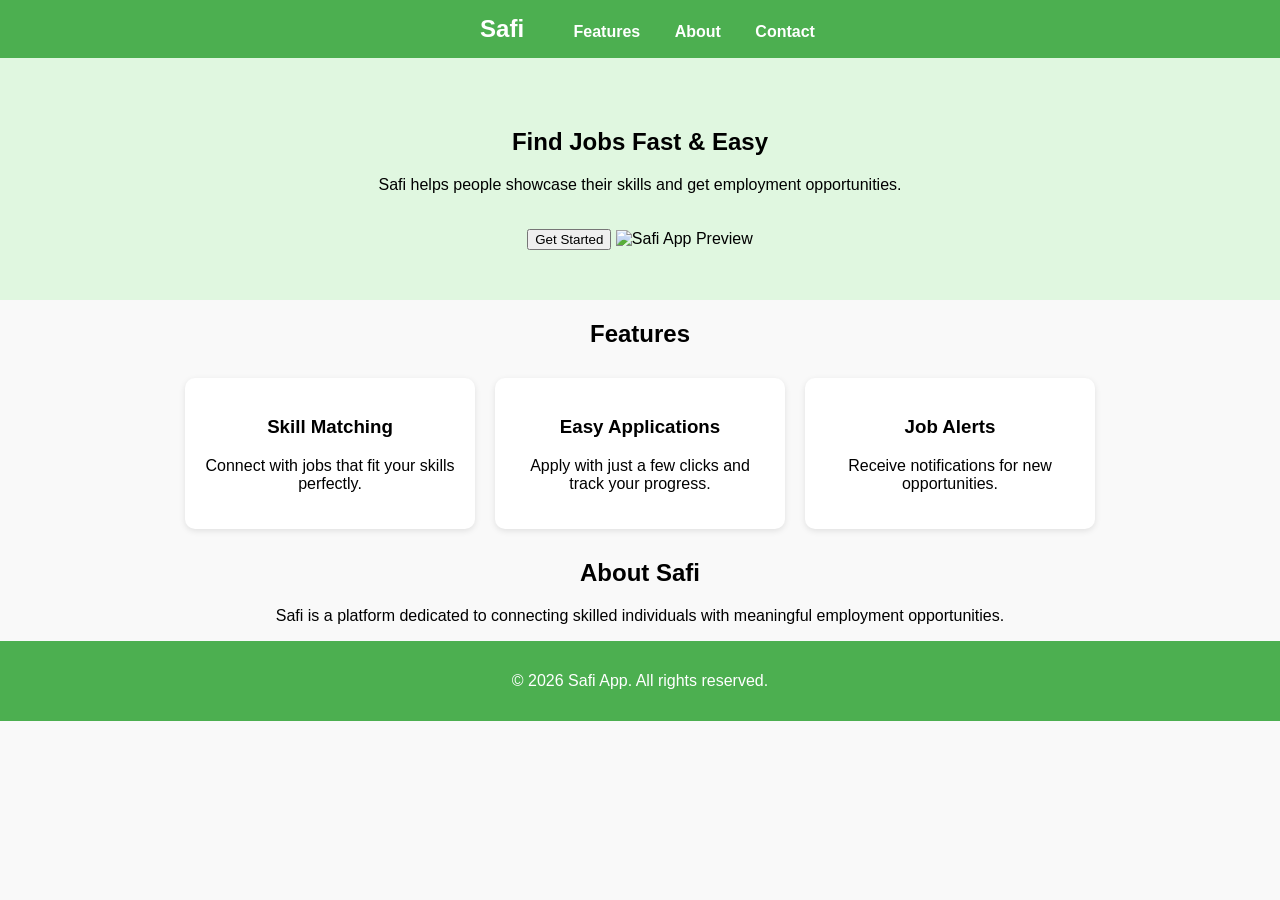
==== index.html @ 8717dc36 "Add files via upload" ====
<!DOCTYPE html>
<html lang="en">
<head>
    <meta charset="UTF-8">
    <meta name="viewport" content="width=device-width, initial-scale=1.0">
    <title>Safi App</title>
    <link rel="stylesheet" href="style.css">
</head>
<body>

    <!-- Header / Navigation -->
    <header>
        <nav>
            <h1>Safi</h1>
            <ul>
                <li><a href="#features">Features</a></li>
                <li><a href="#about">About</a></li>
                <li><a href="#contact">Contact</a></li>
            </ul>
        </nav>
    </header>

    <!-- Hero Section -->
    <section class="hero">
        <h2>Find Jobs Fast & Easy</h2>
        <p>Safi helps people showcase their skills and get employment opportunities.</p>
        <button onclick="showMessage()">Get Started</button>
        <img src="https://via.placeholder.com/400x200" alt="Safi App Preview">
    </section>

    <!-- Features Section -->
    <section id="features">
        <h2>Features</h2>
        <div class="features-container">
            <div class="feature">
                <h3>Skill Matching</h3>
                <p>Connect with jobs that fit your skills perfectly.</p>
            </div>
            <div class="feature">
                <h3>Easy Applications</h3>
                <p>Apply with just a few clicks and track your progress.</p>
            </div>
            <div class="feature">
                <h3>Job Alerts</h3>
                <p>Receive notifications for new opportunities.</p>
            </div>
        </div>
    </section>

    <!-- About Section -->
    <section id="about">
        <h2>About Safi</h2>
        <p>Safi is a platform dedicated to connecting skilled individuals with meaningful employment opportunities.</p>
    </section>

    <!-- Footer -->
    <footer>
        <p>&copy; 2026 Safi App. All rights reserved.</p>
    </footer>

    <script src="script.js"></script>
</body>
</html>
---- style.css ----
/* General styles */
body {
    font-family: Arial, sans-serif;
    margin: 0;
    padding: 0;
    background-color: #f9f9f9;
    text-align: center;
}

/* Header */
header {
    background-color: #4CAF50;
    padding: 15px 0;
    color: white;
}

nav h1 {
    display: inline-block;
    margin: 0 30px;
}

nav ul {
    display: inline-block;
    list-style: none;
    margin: 0;
    padding: 0;
}

nav ul li {
    display: inline;
    margin: 0 15px;
}

nav ul li a {
    color: white;
    text-decoration: none;
    font-weight: bold;
}

/* Hero section */
.hero {
    padding: 50px 20px;
    background-color: #e0f7e0;
}

.hero img {
    margin-top: 20px;
    width: 400px;
    max-width: 90%;
}

/* Features section */
.features-container {
    display: flex;
    justify-content: center;
    gap: 20px;
    flex-wrap: wrap;
    margin: 30px 0;
}

.feature {
    background-color: white;
    padding: 20px;
    width: 250px;
    box-shadow: 0 2px 6px rgba(0,0,0,0.1);
    border-radius: 10px;
}

/* Footer */
footer {
    background-color: #4CAF50;
    color: white;
    padding: 15px 0;
}
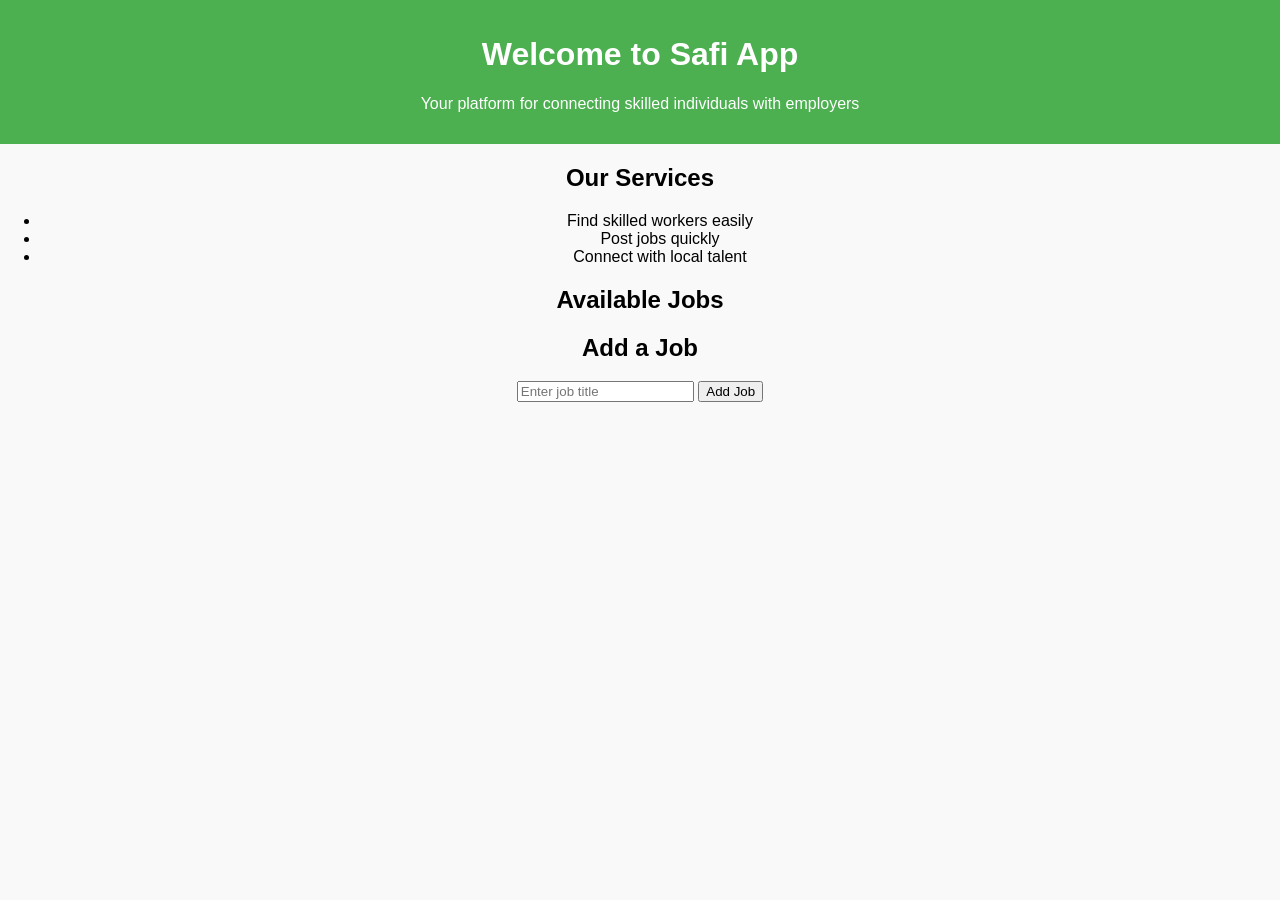
==== commit 47d1176c: "Update index.html" ====
--- a/index.html
+++ b/index.html
@@ -1,63 +1,39 @@
-<!DOCTYPE html>
-<html lang="en">
-<head>
-    <meta charset="UTF-8">
-    <meta name="viewport" content="width=device-width, initial-scale=1.0">
-    <title>Safi App</title>
-    <link rel="stylesheet" href="style.css">
-</head>
-<body>
-
-    <!-- Header / Navigation -->
-    <header>
-        <nav>
-            <h1>Safi</h1>
-            <ul>
-                <li><a href="#features">Features</a></li>
-                <li><a href="#about">About</a></li>
-                <li><a href="#contact">Contact</a></li>
-            </ul>
-        </nav>
-    </header>
-
-    <!-- Hero Section -->
-    <section class="hero">
-        <h2>Find Jobs Fast & Easy</h2>
-        <p>Safi helps people showcase their skills and get employment opportunities.</p>
-        <button onclick="showMessage()">Get Started</button>
-        <img src="https://via.placeholder.com/400x200" alt="Safi App Preview">
-    </section>
-
-    <!-- Features Section -->
-    <section id="features">
-        <h2>Features</h2>
-        <div class="features-container">
-            <div class="feature">
-                <h3>Skill Matching</h3>
-                <p>Connect with jobs that fit your skills perfectly.</p>
-            </div>
-            <div class="feature">
-                <h3>Easy Applications</h3>
-                <p>Apply with just a few clicks and track your progress.</p>
-            </div>
-            <div class="feature">
-                <h3>Job Alerts</h3>
-                <p>Receive notifications for new opportunities.</p>
-            </div>
-        </div>
-    </section>
-
-    <!-- About Section -->
-    <section id="about">
-        <h2>About Safi</h2>
-        <p>Safi is a platform dedicated to connecting skilled individuals with meaningful employment opportunities.</p>
-    </section>
-
-    <!-- Footer -->
-    <footer>
-        <p>&copy; 2026 Safi App. All rights reserved.</p>
-    </footer>
-
-    <script src="script.js"></script>
-</body>
+<!DOCTYPE html>
+<html lang="en">
+<head>
+    <meta charset="UTF-8">
+    <meta name="viewport" content="width=device-width, initial-scale=1.0">
+    <title>Safi App</title>
+    <link rel="stylesheet" href="style.css">
+</head>
+<body>
+    <header>
+        <h1>Welcome to Safi App</h1>
+        <p>Your platform for connecting skilled individuals with employers</p>
+    </header>
+
+    <section id="features">
+        <h2>Our Services</h2>
+        <ul>
+            <li>Find skilled workers easily</li>
+            <li>Post jobs quickly</li>
+            <li>Connect with local talent</li>
+        </ul>
+    </section>
+
+    <section id="job-list">
+        <h2>Available Jobs</h2>
+        <ul id="jobs"></ul>
+    </section>
+
+    <section id="job-form">
+        <h2>Add a Job</h2>
+        <form id="addJobForm">
+            <input type="text" id="jobInput" placeholder="Enter job title" required>
+            <button type="submit">Add Job</button>
+        </form>
+    </section>
+
+    <script src="app.js"></script>
+</body>
 </html>
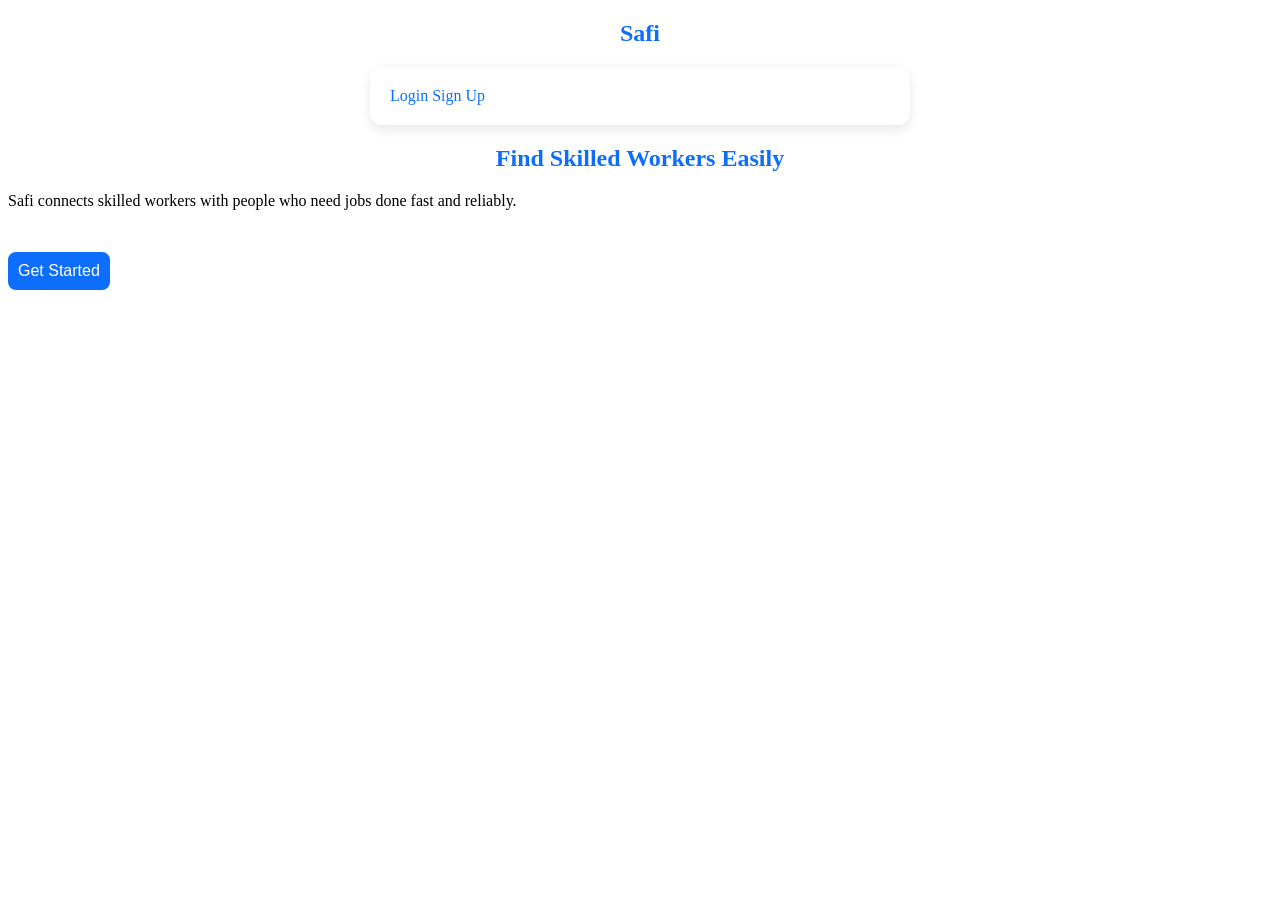
==== commit 246df2d4: "Update index.html" ====
--- a/index.html
+++ b/index.html
@@ -7,33 +7,22 @@
     <link rel="stylesheet" href="style.css">
 </head>
 <body>
-    <header>
-        <h1>Welcome to Safi App</h1>
-        <p>Your platform for connecting skilled individuals with employers</p>
-    </header>
 
-    <section id="features">
-        <h2>Our Services</h2>
-        <ul>
-            <li>Find skilled workers easily</li>
-            <li>Post jobs quickly</li>
-            <li>Connect with local talent</li>
-        </ul>
-    </section>
+<nav class="navbar">
+  <h2 class="logo">Safi</h2>
+  <div class="nav-links">
+    <a href="login.html">Login</a>
+    <a href="signup.html">Sign Up</a>
+  </div>
+</nav>
 
-    <section id="job-list">
-        <h2>Available Jobs</h2>
-        <ul id="jobs"></ul>
-    </section>
+<section class="hero">
+  <h1>Find Skilled Workers Easily</h1>
+  <p>Safi connects skilled workers with people who need jobs done fast and reliably.</p>
 
-    <section id="job-form">
-        <h2>Add a Job</h2>
-        <form id="addJobForm">
-            <input type="text" id="jobInput" placeholder="Enter job title" required>
-            <button type="submit">Add Job</button>
-        </form>
-    </section>
+  <br>
+  <a href="signup.html"><button>Get Started</button></a>
+</section>
 
-    <script src="app.js"></script>
 </body>
 </html>
--- a/style.css
+++ b/style.css
@@ -1,74 +1,89 @@
-/* General styles */
-body {
-    font-family: Arial, sans-serif;
-    margin: 0;
-    padding: 0;
-    background-color: #f9f9f9;
-    text-align: center;
-}
-
-/* Header */
-header {
-    background-color: #4CAF50;
-    padding: 15px 0;
-    color: white;
-}
-
-nav h1 {
-    display: inline-block;
-    margin: 0 30px;
-}
-
-nav ul {
-    display: inline-block;
-    list-style: none;
-    margin: 0;
-    padding: 0;
-}
-
-nav ul li {
-    display: inline;
-    margin: 0 15px;
-}
-
-nav ul li a {
-    color: white;
-    text-decoration: none;
-    font-weight: bold;
-}
-
-/* Hero section */
-.hero {
-    padding: 50px 20px;
-    background-color: #e0f7e0;
-}
-
-.hero img {
-    margin-top: 20px;
-    width: 400px;
-    max-width: 90%;
-}
-
-/* Features section */
-.features-container {
-    display: flex;
-    justify-content: center;
-    gap: 20px;
-    flex-wrap: wrap;
-    margin: 30px 0;
-}
-
-.feature {
-    background-color: white;
-    padding: 20px;
-    width: 250px;
-    box-shadow: 0 2px 6px rgba(0,0,0,0.1);
-    border-radius: 10px;
-}
-
-/* Footer */
-footer {
-    background-color: #4CAF50;
-    color: white;
-    padding: 15px 0;
+q/* ===== Global Styles ===== */
+body {
+  font-family: Arial, sans-serif;
+  margin: 0;
+  padding: 0;
+  background-color: #f8f9fa;
+  color: #333;
+}
+
+h1, h2, h3 {
+  text-align: center;
+  color: #0d6efd; /* Safi blue */
+}
+
+p {
+  font-size: 16px;
+}
+
+/* ===== Containers ===== */
+div {
+  max-width: 500px;
+  margin: 20px auto;
+  padding: 20px;
+  background-color: #fff;
+  border-radius: 12px;
+  box-shadow: 0 4px 12px rgba(0,0,0,0.1);
+}
+
+/* ===== Forms ===== */
+form {
+  display: flex;
+  flex-direction: column;
+}
+
+input, select, button {
+  padding: 10px;
+  margin: 8px 0;
+  border-radius: 8px;
+  border: 1px solid #ccc;
+  font-size: 16px;
+}
+
+input:focus, select:focus {
+  border-color: #0d6efd;
+  outline: none;
+}
+
+button {
+  background-color: #0d6efd;
+  color: white;
+  border: none;
+  cursor: pointer;
+  transition: 0.3s;
+}
+
+button:hover {
+  background-color: #0b5ed7;
+}
+
+/* ===== Links ===== */
+a {
+  color: #0d6efd;
+  text-decoration: none;
+}
+
+a:hover {
+  text-decoration: underline;
+}
+
+/* ===== Job List ===== */
+ul {
+  list-style-type: none;
+  padding: 0;
+}
+
+li {
+  background-color: #e9ecef;
+  margin: 8px 0;
+  padding: 12px;
+  border-radius: 8px;
+}
+
+/* ===== Responsive ===== */
+@media (max-width: 600px) {
+  div {
+    width: 90%;
+    padding: 15px;
+  }
 }
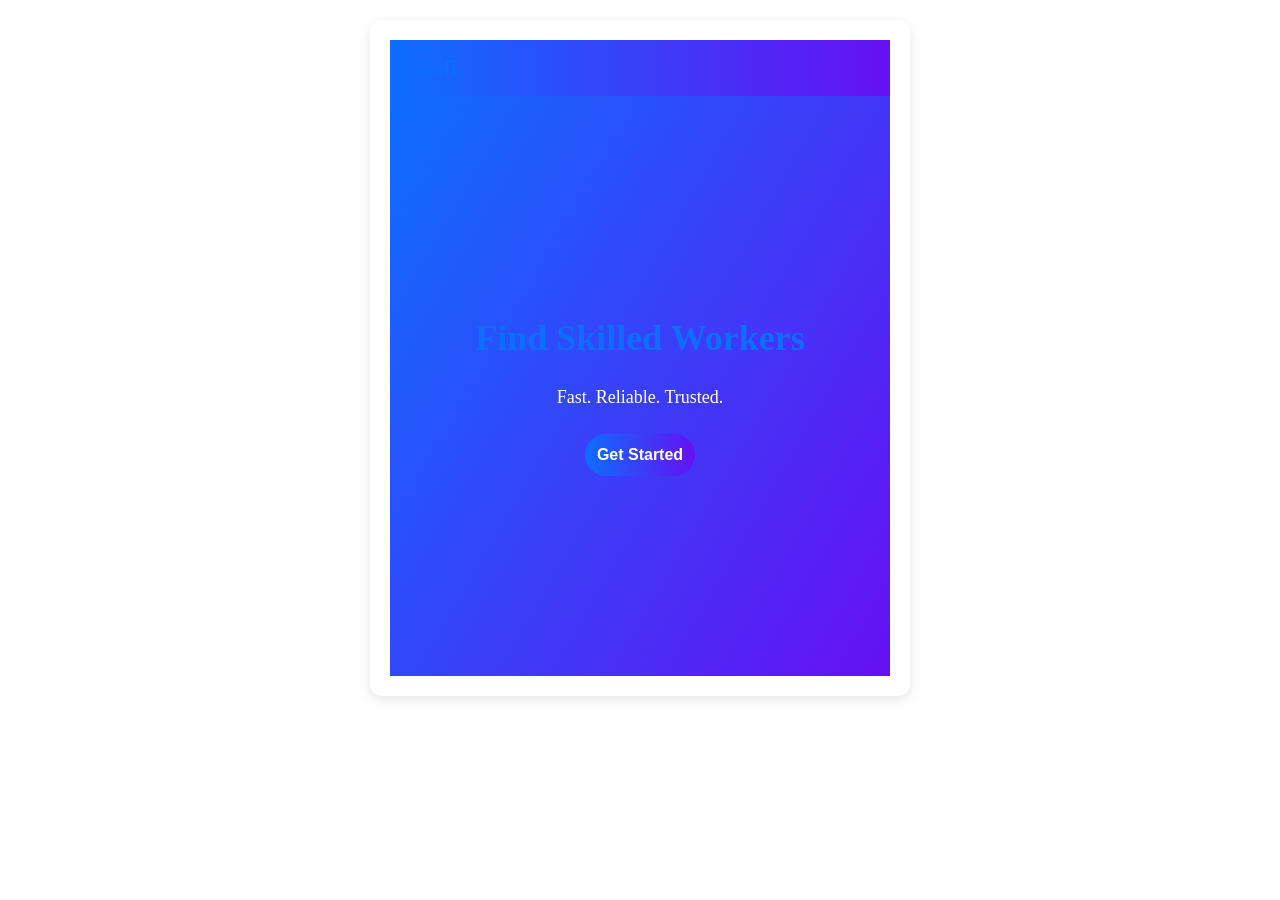
==== commit 19d94c10: "Update index.html" ====
--- a/index.html
+++ b/index.html
@@ -8,21 +8,20 @@
 </head>
 <body>
 
-<nav class="navbar">
-  <h2 class="logo">Safi</h2>
-  <div class="nav-links">
-    <a href="login.html">Login</a>
-    <a href="signup.html">Sign Up</a>
-  </div>
-</nav>
+<div class="app">
 
-<section class="hero">
-  <h1>Find Skilled Workers Easily</h1>
-  <p>Safi connects skilled workers with people who need jobs done fast and reliably.</p>
+  <nav class="navbar">
+    <h2 class="logo">Safi</h2>
+  </nav>
 
-  <br>
-  <a href="signup.html"><button>Get Started</button></a>
-</section>
+  <section class="hero">
+    <h1>Find Skilled Workers</h1>
+    <p>Fast. Reliable. Trusted.</p>
+    <a href="signup.html"><button>Get Started</button></a>
+  </section>
+
+</div>
 
 </body>
+
 </html>
--- a/style.css
+++ b/style.css
@@ -86,4 +86,76 @@
     width: 90%;
     padding: 15px;
   }
+}
+/* ===== NAVBAR ===== */
+.navbar {
+  display: flex;
+  justify-content: space-between;
+  align-items: center;
+  background: linear-gradient(90deg, #0d6efd, #6610f2);
+  padding: 15px 30px;
+  color: white;
+}
+
+.logo {
+  margin: 0;
+  font-size: 22px;
+  font-weight: bold;
+}
+
+.nav-links a {
+  margin-left: 20px;
+  color: white;
+  font-weight: bold;
+}
+
+.nav-links a:hover {
+  text-decoration: underline;
+}
+
+/* ===== HERO SECTION (Landing Page) ===== */
+.hero {
+  height: 60vh;
+  display: flex;
+  flex-direction: column;
+  justify-content: center;
+  align-items: center;
+  background: linear-gradient(120deg, #0d6efd, #6610f2);
+  color: white;
+  text-align: center;
+  padding: 20px;
+}
+
+.hero h1 {
+  font-size: 36px;
+  margin-bottom: 10px;
+}
+
+.hero p {
+  font-size: 18px;
+  max-width: 400px;
+}
+
+/* ===== BUTTON STYLE UPGRADE ===== */
+button {
+  background: linear-gradient(90deg, #0d6efd, #6610f2);
+  color: white;
+  border: none;
+  padding: 12px;
+  border-radius: 25px;
+  font-weight: bold;
+}
+
+button:hover {
+  transform: scale(1.08);
+}
+
+/* ===== CARD GRID (for dashboard later) ===== */
+.card {
+  padding: 20px;
+  margin: 15px 0;
+  border-radius: 15px;
+  background: white;
+  box-shadow: 0 6px 15px rgba(0,0,0,0.1);
+  text-align: center;
 }
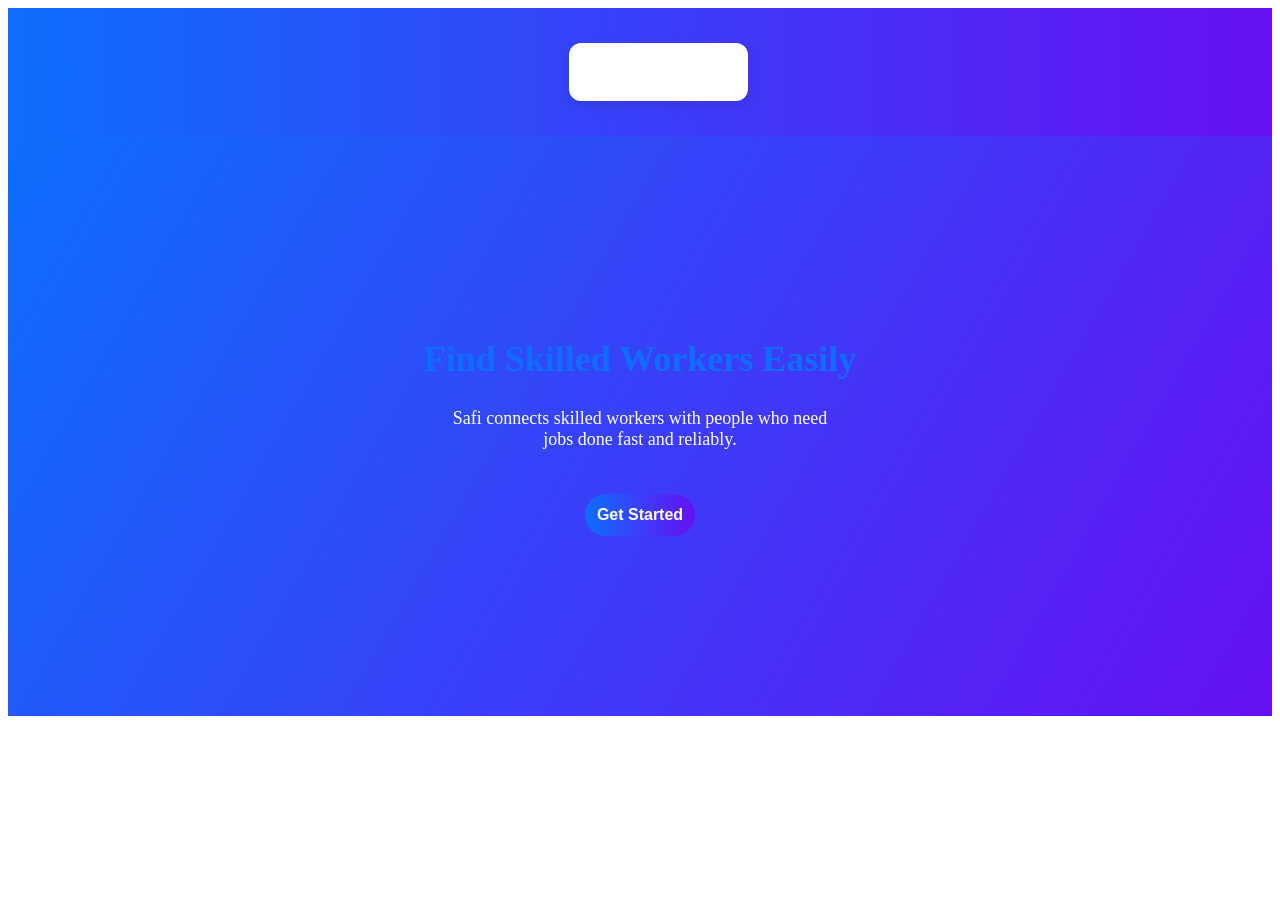
==== commit b814cd28: "Refactor navbar and hero section in index.html" ====
--- a/index.html
+++ b/index.html
@@ -8,20 +8,21 @@
 </head>
 <body>
 
-<div class="app">
+<nav class="navbar">
+  <h2 class="logo">Safi</h2>
+  <div class="nav-links">
+    <a href="login.html">Login</a>
+    <a href="signup.html">Sign Up</a>
+  </div>
+</nav>
 
-  <nav class="navbar">
-    <h2 class="logo">Safi</h2>
-  </nav>
+<section class="hero">
+  <h1>Find Skilled Workers Easily</h1>
+  <p>Safi connects skilled workers with people who need jobs done fast and reliably.</p>
 
-  <section class="hero">
-    <h1>Find Skilled Workers</h1>
-    <p>Fast. Reliable. Trusted.</p>
-    <a href="signup.html"><button>Get Started</button></a>
-  </section>
-
-</div>
+  <br>
+  <a href="signup.html"><button>Get Started</button></a>
+</section>
 
 </body>
-
-</html>+</html>
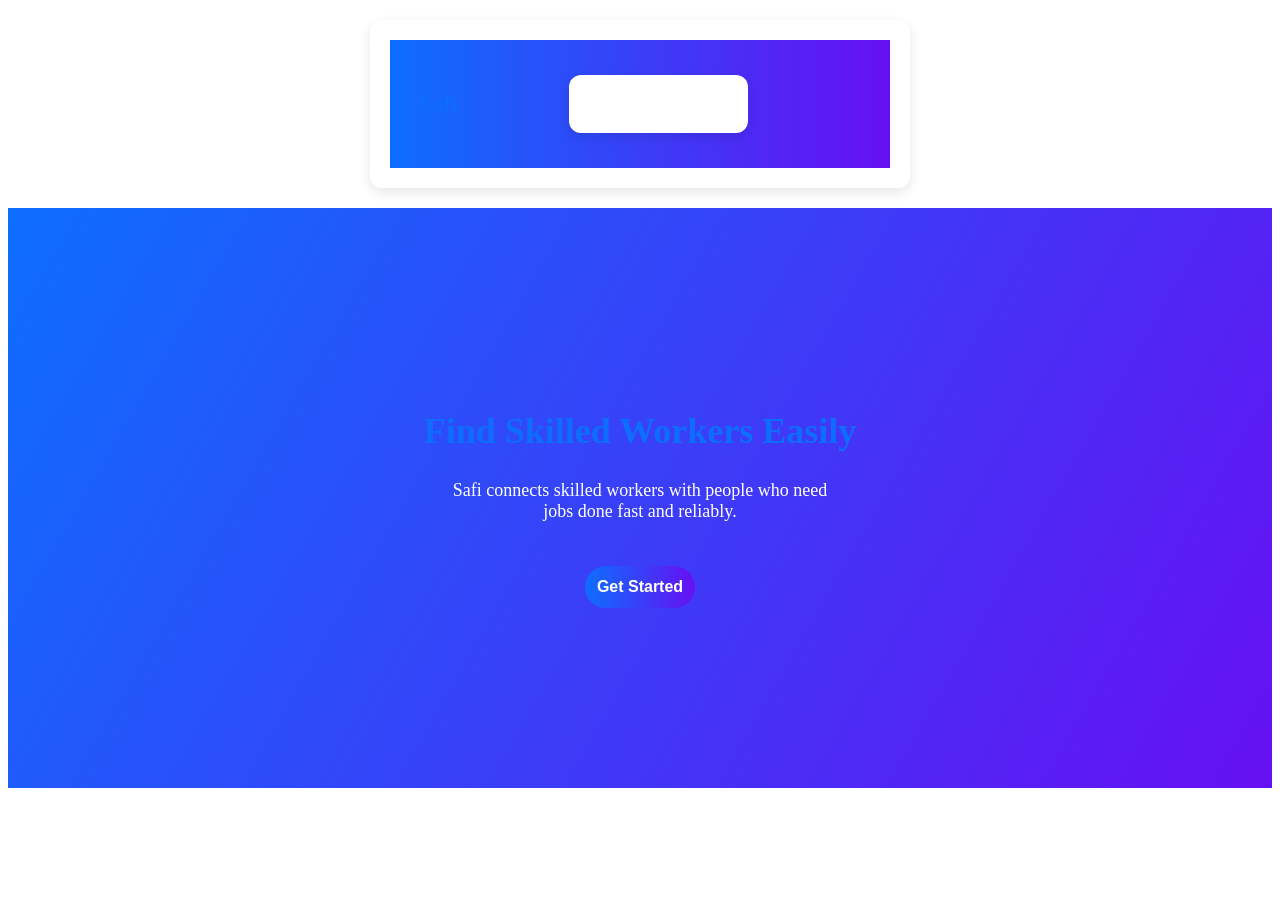
==== commit 5355472e: "Update index.html" ====
--- a/index.html
+++ b/index.html
@@ -7,7 +7,7 @@
     <link rel="stylesheet" href="style.css">
 </head>
 <body>
-
+<div class="app">
 <nav class="navbar">
   <h2 class="logo">Safi</h2>
   <div class="nav-links">
@@ -15,7 +15,7 @@
     <a href="signup.html">Sign Up</a>
   </div>
 </nav>
-
+</div>
 <section class="hero">
   <h1>Find Skilled Workers Easily</h1>
   <p>Safi connects skilled workers with people who need jobs done fast and reliably.</p>
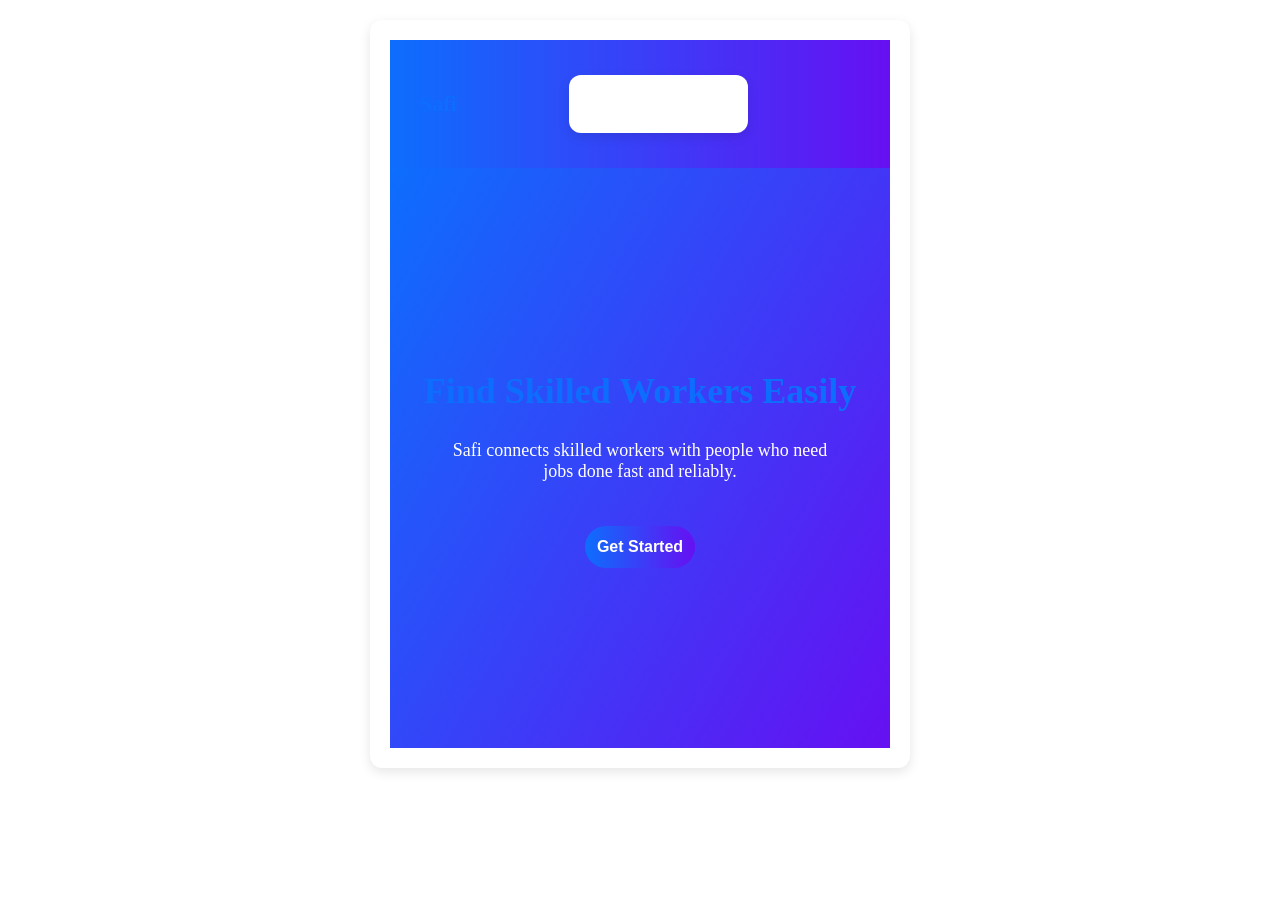
==== commit 67047904: "Fix HTML structure by closing div tag" ====
--- a/index.html
+++ b/index.html
@@ -15,7 +15,7 @@
     <a href="signup.html">Sign Up</a>
   </div>
 </nav>
-</div>
+
 <section class="hero">
   <h1>Find Skilled Workers Easily</h1>
   <p>Safi connects skilled workers with people who need jobs done fast and reliably.</p>
@@ -23,6 +23,6 @@
   <br>
   <a href="signup.html"><button>Get Started</button></a>
 </section>
-
+</div>
 </body>
 </html>
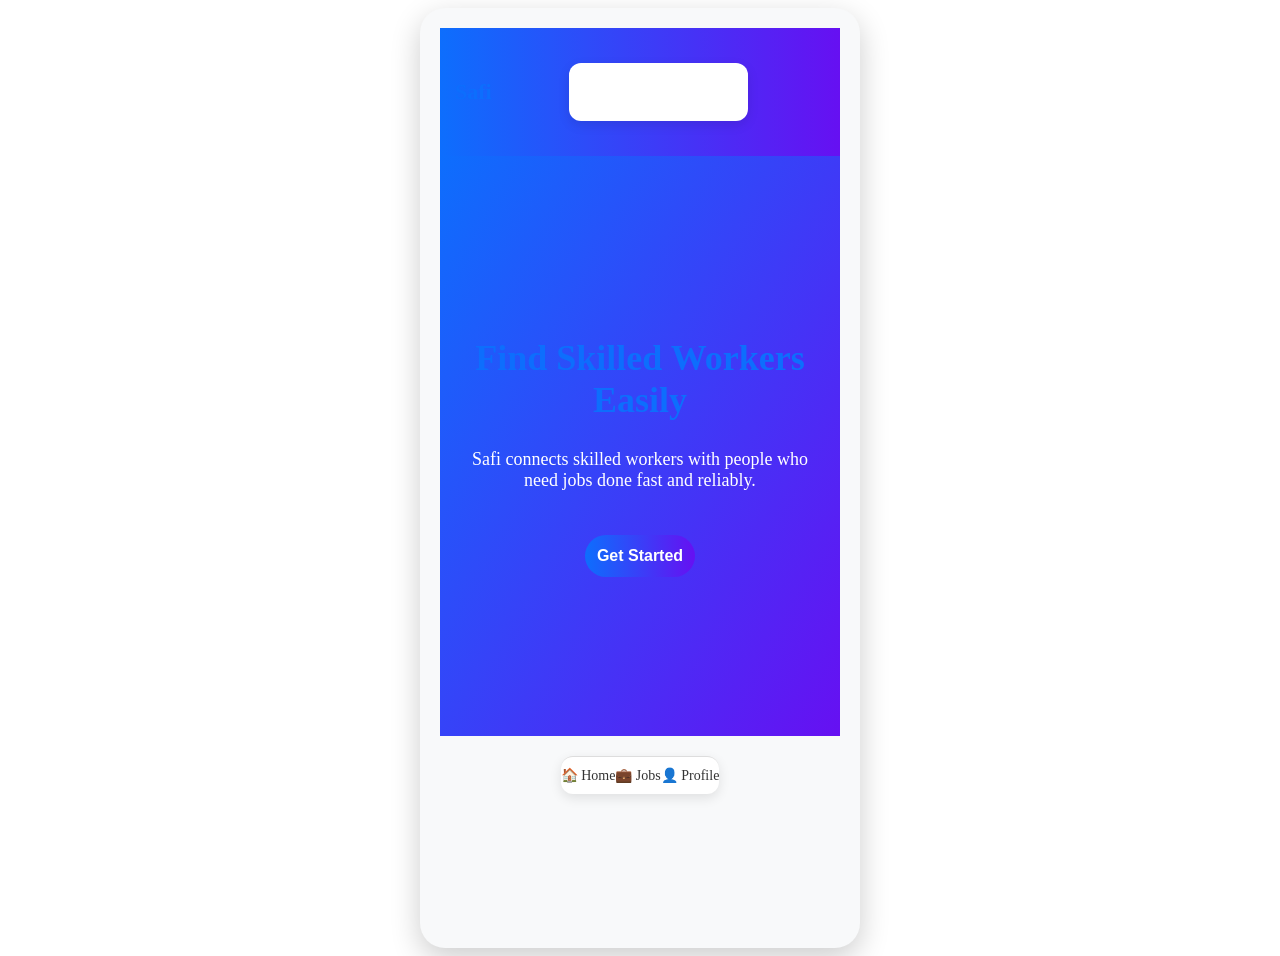
==== commit 015a5b82: "Update index.html" ====
--- a/index.html
+++ b/index.html
@@ -23,6 +23,11 @@
   <br>
   <a href="signup.html"><button>Get Started</button></a>
 </section>
+<div class="bottom-nav">
+  <a href="dashboard.html">🏠 Home</a>
+  <a href="jobs.html">💼 Jobs</a>
+  <a href="profile.html">👤 Profile</a>
+ </div>
 </div>
 </body>
 </html>
--- a/style.css
+++ b/style.css
@@ -158,4 +158,51 @@
   background: white;
   box-shadow: 0 6px 15px rgba(0,0,0,0.1);
   text-align: center;
+}
+/* ===== APP WRAPPER (PHONE STYLE) ===== */
+.app {
+  max-width: 400px;
+  height: 100vh;
+  margin: auto;
+  background: #f8f9fa;
+  border-radius: 25px;
+  overflow: hidden;
+  box-shadow: 0 10px 30px rgba(0,0,0,0.2);
+  display: flex;
+  flex-direction: column;
+}
+
+/* ===== NAVBAR ===== */
+.navbar {
+  background: linear-gradient(90deg, #0d6efd, #6610f2);
+  color: white;
+  padding: 15px;
+  text-align: center;
+}
+
+/* ===== CONTENT AREA ===== */
+.app-content {
+  flex: 1;
+  padding: 15px;
+  overflow-y: auto;
+}
+
+/* ===== BOTTOM NAV (LIKE REAL APPS) ===== */
+.bottom-nav {
+  display: flex;
+  justify-content: space-around;
+  background: white;
+  padding: 10px 0;
+  border-top: 1px solid #ddd;
+}
+
+.bottom-nav a {
+  text-decoration: none;
+  color: #333;
+  font-size: 14px;
+  text-align: center;
+}
+
+.bottom-nav a:hover {
+  color: #0d6efd;
 }
